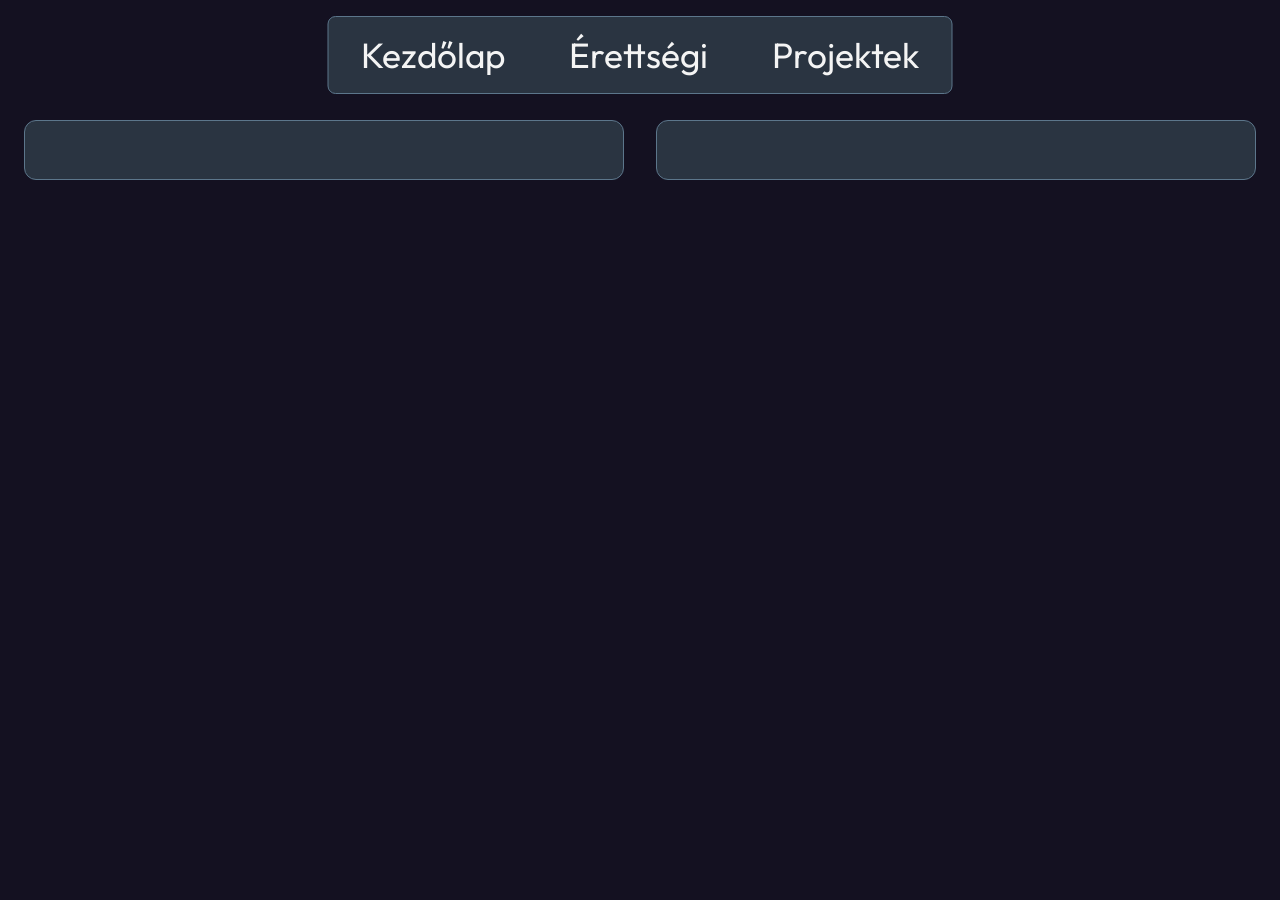
==== erettsegi/index.html @ ee8bb22c "Érettségik külön fülre kiszervezése" ====
<!DOCTYPE html>
<html lang="hu">
<head>
    <meta charset="UTF-8">
    <meta name="viewport" content="width=device-width, initial-scale=1.0">
    <title>Szilárdisztán | érettségik</title>
    <link rel="icon" type="image/x-icon" href="../favicon.png">
    <link rel="stylesheet" href="../css/erettsegi.css">
    <link rel="stylesheet" href="https://cdnjs.cloudflare.com/ajax/libs/font-awesome/6.5.0/css/all.min.css">
</head>
<body>
    <div class="container">

        <div class="title-container">
            <button class="hamburger" aria-label="Menü megnyitása">
                <i class="fa-solid fa-bars"></i>
            </button>

            <div class="nav-links">
                <a href="../" class="pages">Kezdőlap</a>
                <a href="./" class="pages" id="smooth-vissza">Érettségi</a>
                <a href="../projektek/" class="pages">Projektek</a>
            </div>
        </div>
        
        <div class="box-wrapper">
            <div class="box half-width" id="intermediate-box"></div>
            <div class="box half-width" id="advanced-box"></div>
        </div>
    </div>

    <script src="./js/erettsegi.js"></script>
    <script src="./js/menu.js"></script>
</body>
</html>
---- css/erettsegi.css ----
@import url('https://fonts.googleapis.com/css2?family=Outfit:wght@100..900&display=swap');

:root {
    --primary-color: #141121;
    --border-color: #5c768b;
    --accent-color: #2a3441;
    --text-color: #f4f4f4;
    --hover-color: #9db6ca;

    --radius-md: .5rem;
    --radius-lg: .75rem;
}

body {
    margin: 0;
    padding: 0;
    width: 100%;
    min-height: 100dvh;
    position: relative;
    background-color: var(--primary-color);
    font-family: "Outfit", Arial, sans-serif;
    overflow-x: hidden;
    color: var(--text-color);
}

.container {
    gap: 1.8rem;
    width: 100%;
    max-width: 82rem;
    margin: 0 auto;
    display: flex;
    font-size: 1.4rem;
    text-align: center;
    align-items: center;
    flex-direction: column;
    justify-content: flex-start;
    padding: 7.5rem 1.5rem 3rem 1.5rem;
    box-sizing: border-box;
    color: var(--text-color);
}

.box-wrapper {
    display: flex;
    flex-direction: row;
    gap: 2rem;
    width: 100%;
    align-items: flex-start;
    justify-content: center;
    box-sizing: border-box;
}

.box {
    background-color: var(--accent-color);
    border: 1px solid var(--border-color);
    border-radius: var(--radius-lg);
    padding: 1.8rem;
    box-sizing: border-box;
    height: fit-content;
}

.box.half-width {
    flex: 1 1 0;
    min-width: 0;
}

.title-container {
    position: fixed;
    top: 0;
    left: 50%;
    margin: 1rem 0;
    font-size: 2.2rem;
    transform: translateX(-50%);
    border-radius: var(--radius-md);
    border: 1px solid var(--border-color);
    background-color: var(--accent-color);
    z-index: 2000;
    display: flex;
    padding: 0;
    overflow: hidden;
    box-sizing: border-box;
}

.nav-links {
    display: flex;
}

.pages {
    text-decoration: none;
    display: block;
    padding: 1rem 2rem;
    transition: all .2s ease;
    color: inherit;
}

.hamburger {
    width: 60px;
    height: 60px;
    display: none;
    background: transparent;
    border: none;
    cursor: pointer;
    flex: 0 0 60px;
    color: inherit;
}

.exam-container {
    display: flex;
    flex-wrap: wrap;
    justify-content: center;
    gap: 0.5rem;
    align-items: center;
    margin-top: 1.5rem;
    width: 100%;
}

.exam {
    display: flex;
    justify-content: center;
    flex: 0 0 calc(25% - 0.375rem);
    max-width: calc(25% - 0.375rem);
    box-sizing: border-box;
}

.exam a {
    display: flex;
    flex-direction: column;
    align-items: center;
    justify-content: center;
    gap: 0.4rem;
    width: 100%;
    padding: 0.6rem 0.2rem;
    background-color: transparent;
    color: var(--text-color);
    border: none;
    text-decoration: none;
    font-size: 1.15rem;
    font-weight: 500;
    transition: transform 0.2s ease, color 0.2s ease;
}

.exam a span {
    display: flex;
    gap: 0.3rem;
    white-space: nowrap;
    transition: color 0.2s ease;
}

.exam a i {
    font-size: 2.6rem;
    transition: color 0.2s ease;
}

@media (hover) {
    .pages:hover {
        background-color: var(--hover-color);
        color: var(--primary-color);
    }

    .exam a:hover {
        transform: scale(1.08);
    }

    .exam a:hover i,
    .exam a:hover span {
        color: var(--hover-color);
    }
}

@media screen and (max-width: 800px) {
    .title-container {
        flex-direction: column;
        align-items: center;
        width: 60px;
        height: 60px; 
        transition: width 0.3s ease, height 0.3s ease;
        overflow: hidden;
        position: fixed;
        margin: 0;
        top: 1rem;
    }

    .title-container.active {
        width: calc(100% - 2rem);
        height: auto;
        overflow: visible;
    }

    .hamburger {
        display: flex;
        align-items: center;
        justify-content: center;
        width: 60px;
        height: 60px;
        padding: 0;
        box-sizing: border-box;
        position: absolute;
        top: 0;
        left: 50%;
        transform: translateX(-50%);
        z-index: 2001;
    }

    .hamburger i {
        font-size: 2rem;
    }

    .nav-links {
        display: none;
        flex-direction: column;
        width: 100%;
        border-top: 1px solid var(--border-color);
        margin-top: 60px;
    }

    .title-container.active .nav-links {
        display: flex !important;
    }

    .pages {
        width: 100%;
        box-sizing: border-box;
        text-align: center;
        padding: 1rem;
    }

    .container {
        width: 100%;
        padding: 7.5rem 1rem 3rem 1rem; 
        box-sizing: border-box;
    }

    .box-wrapper {
        flex-direction: column;
        align-items: center;
    }

    .box.half-width {
        width: 100%;
    }

    .exam {
        flex: 0 0 calc(50% - 0.25rem);
        max-width: calc(50% - 0.25rem);
    }
}
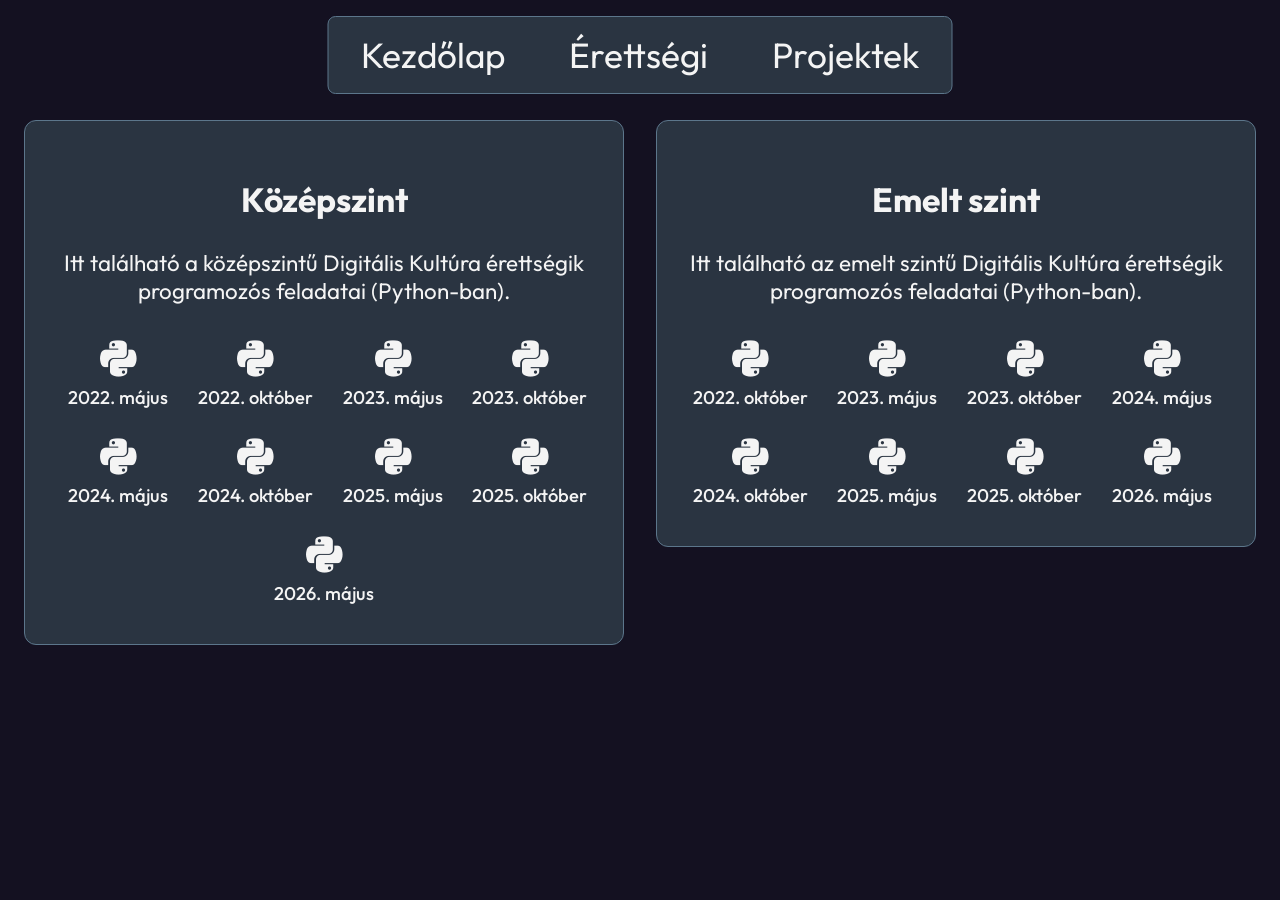
==== commit 0e2b9e02: "Érettségis fül hibajavítása - betöltés" ====
--- a/erettsegi/index.html
+++ b/erettsegi/index.html
@@ -3,7 +3,7 @@
 <head>
     <meta charset="UTF-8">
     <meta name="viewport" content="width=device-width, initial-scale=1.0">
-    <title>Szilárdisztán | érettségik</title>
+    <title>Szilárdisztán | Érettségik</title>
     <link rel="icon" type="image/x-icon" href="../favicon.png">
     <link rel="stylesheet" href="../css/erettsegi.css">
     <link rel="stylesheet" href="https://cdnjs.cloudflare.com/ajax/libs/font-awesome/6.5.0/css/all.min.css">
@@ -29,7 +29,7 @@
         </div>
     </div>
 
-    <script src="./js/erettsegi.js"></script>
-    <script src="./js/menu.js"></script>
+    <script src="../js/erettsegi.js"></script>
+    <script src="../js/menu.js"></script>
 </body>
 </html>
